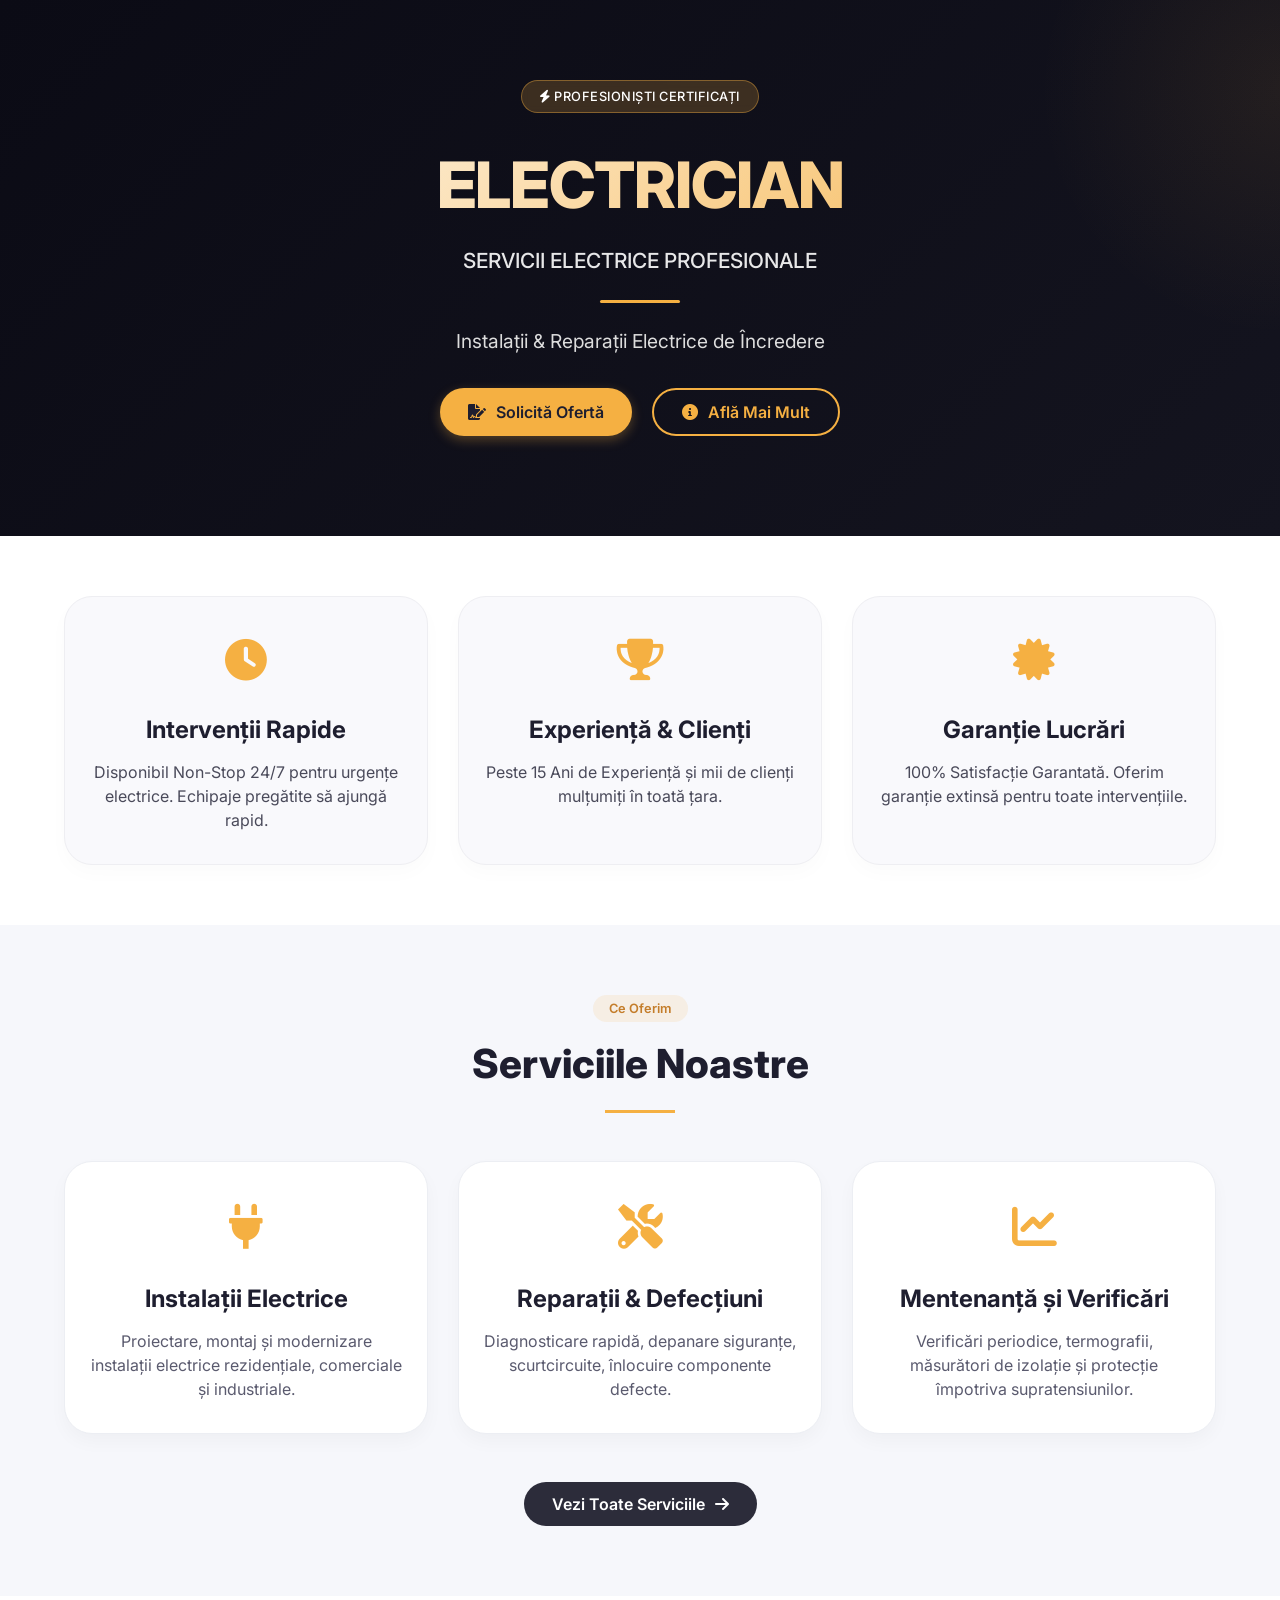
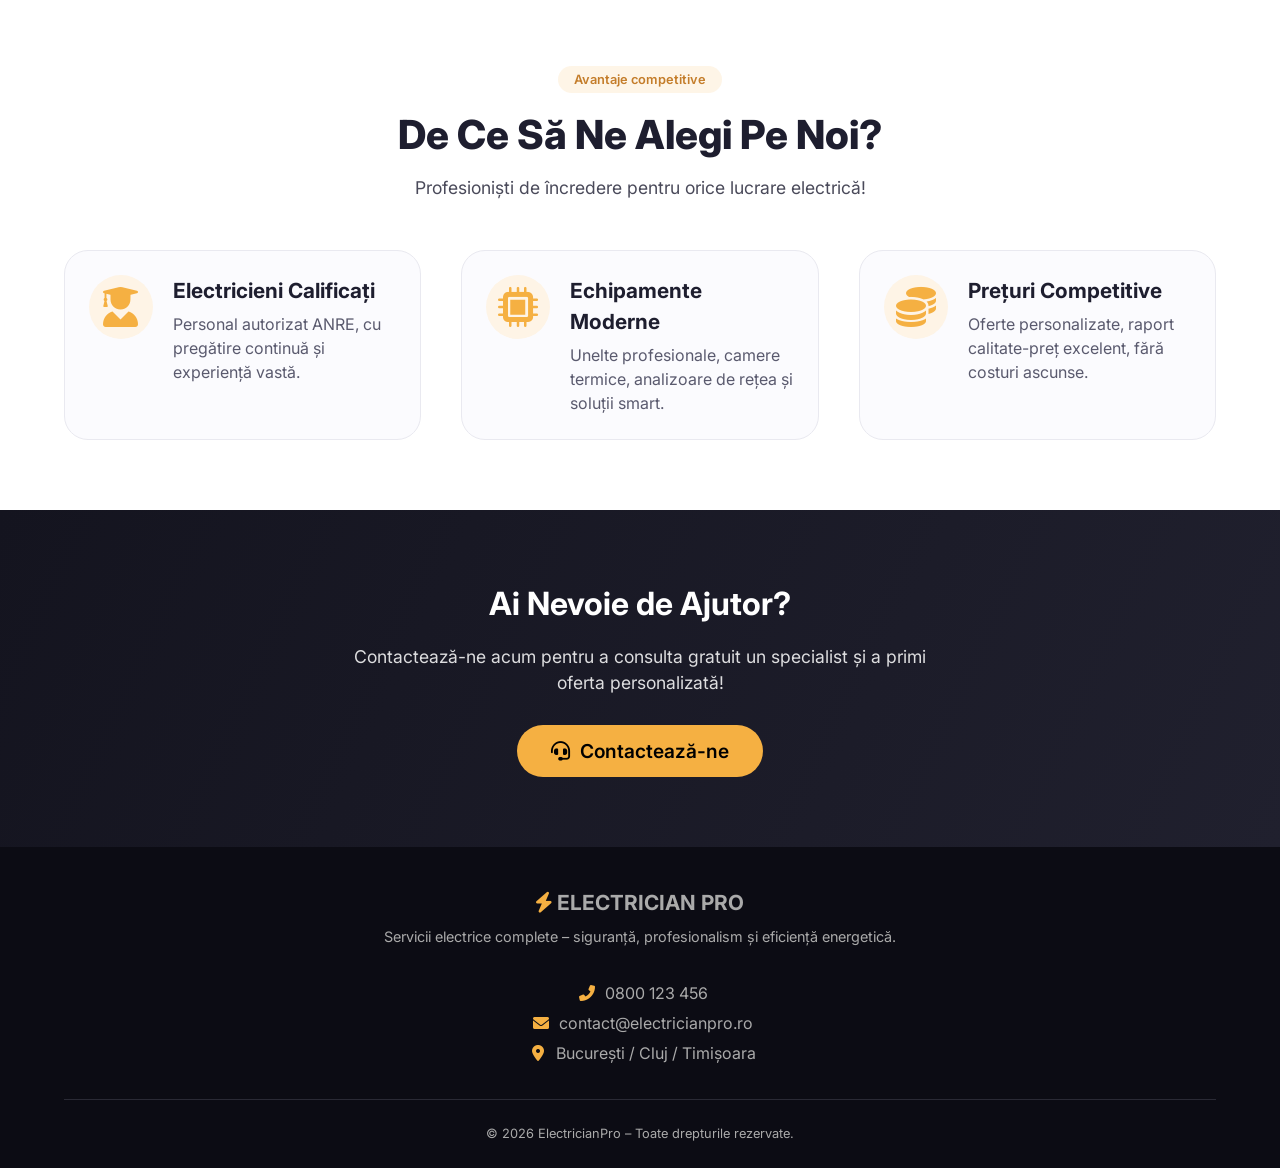
==== cleaning-service-website/Index.html @ 3afcc0f4 "Add files via upload" ====
<!DOCTYPE html>
<html lang="ro">
<head>
  <meta charset="UTF-8">
  <meta name="viewport" content="width=device-width, initial-scale=1.0, viewport-fit=cover">
  <title>ElectroPro | Electricieni Profesioniști</title>
  <!-- Google Fonts + Font Awesome 6 (no images, pure vector icons) -->
  <link href="https://fonts.googleapis.com/css2?family=Inter:opsz,wght@14..32,300;14..32,400;14..32,600;14..32,700;14..32,800&display=swap" rel="stylesheet">
  <link rel="stylesheet" href="https://cdnjs.cloudflare.com/ajax/libs/font-awesome/6.0.0-beta3/css/all.min.css">
  <link rel="stylesheet" href="style.css">
</head>
<body>

  <!-- MODAL (hidden by default) pentru contact / solicitare ofertă -->
  <div id="contactModal" class="modal">
    <div class="modal-content">
      <span class="close-modal">&times;</span>
      <h3 id="modalTitle">Formular Contact</h3>
      <form id="contactForm">
        <div class="form-group">
          <label for="name">Nume complet *</label>
          <input type="text" id="name" name="name" required placeholder="Popescu Ion">
        </div>
        <div class="form-group">
          <label for="phone">Telefon *</label>
          <input type="tel" id="phone" name="phone" required placeholder="07xx xxx xxx">
        </div>
        <div class="form-group">
          <label for="email">Email</label>
          <input type="email" id="email" name="email" placeholder="nume@exemplu.ro">
        </div>
        <div class="form-group">
          <label for="message">Mesaj / Detalii</label>
          <textarea id="message" name="message" rows="3" placeholder="Descrieți necesitățile dvs. ..."></textarea>
        </div>
        <button type="submit" class="btn-submit">Trimite cererea <i class="fas fa-paper-plane"></i></button>
        <p id="formFeedback" class="feedback-msg"></p>
      </form>
    </div>
  </div>

  <!-- MAIN WEBSITE -->
  <main>
    <!-- Hero Section -->
    <section class="hero">
      <div class="container hero-container">
        <div class="hero-badge">
          <i class="fas fa-bolt"></i> PROFESIONIȘTI CERTIFICAȚI
        </div>
        <h1 class="hero-title">ELECTRICIAN</h1>
        <p class="hero-subtitle">SERVICII ELECTRICE PROFESIONALE</p>
        <div class="hero-divider"></div>
        <p class="hero-tagline">Instalații & Reparații Electrice de Încredere</p>
        <div class="hero-buttons">
          <button class="btn btn-primary" id="solicitaOfertaBtn"><i class="fas fa-file-signature"></i> Solicită Ofertă</button>
          <button class="btn btn-outline" id="aflaMaiMultBtn"><i class="fas fa-circle-info"></i> Află Mai Mult</button>
        </div>
      </div>
    </section>

    <!-- Trei caracteristici rapide (cards) -->
    <section class="features">
      <div class="container features-grid">
        <div class="feature-card">
          <div class="feature-icon"><i class="fas fa-clock"></i></div>
          <h3>Intervenții Rapide</h3>
          <p>Disponibil Non-Stop 24/7 pentru urgențe electrice. Echipaje pregătite să ajungă rapid.</p>
        </div>
        <div class="feature-card">
          <div class="feature-icon"><i class="fas fa-trophy"></i></div>
          <h3>Experiență & Clienți</h3>
          <p>Peste 15 Ani de Experiență și mii de clienți mulțumiți în toată țara.</p>
        </div>
        <div class="feature-card">
          <div class="feature-icon"><i class="fas fa-certificate"></i></div>
          <h3>Garanție Lucrări</h3>
          <p>100% Satisfacție Garantată. Oferim garanție extinsă pentru toate intervențiile.</p>
        </div>
      </div>
    </section>

    <!-- Serviciile Noastre -->
    <section class="services" id="servicii">
      <div class="container">
        <div class="section-header">
          <span class="section-tag">Ce Oferim</span>
          <h2>Serviciile Noastre</h2>
          <div class="section-line"></div>
        </div>
        <div class="services-grid">
          <div class="service-card">
            <div class="service-icon"><i class="fas fa-plug"></i></div>
            <h3>Instalații Electrice</h3>
            <p>Proiectare, montaj și modernizare instalații electrice rezidențiale, comerciale și industriale.</p>
          </div>
          <div class="service-card">
            <div class="service-icon"><i class="fas fa-tools"></i></div>
            <h3>Reparații & Defecțiuni</h3>
            <p>Diagnosticare rapidă, depanare siguranțe, scurtcircuite, înlocuire componente defecte.</p>
          </div>
          <div class="service-card">
            <div class="service-icon"><i class="fas fa-chart-line"></i></div>
            <h3>Mentenanță și Verificări</h3>
            <p>Verificări periodice, termografii, măsurători de izolație și protecție împotriva supratensiunilor.</p>
          </div>
        </div>
        <div class="services-footer">
          <button id="veziToateServiciileBtn" class="btn-secondary">Vezi Toate Serviciile <i class="fas fa-arrow-right"></i></button>
        </div>
      </div>
    </section>

    <!-- De ce să ne alegi pe noi? -->
    <section class="why-us" id="despre">
      <div class="container">
        <div class="section-header">
          <span class="section-tag">Avantaje competitive</span>
          <h2>De Ce Să Ne Alegi Pe Noi?</h2>
          <p class="subhead">Profesioniști de încredere pentru orice lucrare electrică!</p>
        </div>
        <div class="reasons-grid">
          <div class="reason-item">
            <i class="fas fa-user-graduate"></i>
            <div>
              <h4>Electricieni Calificați</h4>
              <p>Personal autorizat ANRE, cu pregătire continuă și experiență vastă.</p>
            </div>
          </div>
          <div class="reason-item">
            <i class="fas fa-microchip"></i>
            <div>
              <h4>Echipamente Moderne</h4>
              <p>Unelte profesionale, camere termice, analizoare de rețea și soluții smart.</p>
            </div>
          </div>
          <div class="reason-item">
            <i class="fas fa-coins"></i>
            <div>
              <h4>Prețuri Competitive</h4>
              <p>Oferte personalizate, raport calitate-preț excelent, fără costuri ascunse.</p>
            </div>
          </div>
        </div>
      </div>
    </section>

    <!-- CTA final + Contact -->
    <section class="cta-section">
      <div class="container cta-container">
        <div class="cta-content">
          <h3>Ai Nevoie de Ajutor?</h3>
          <p>Contactează-ne acum pentru a consulta gratuit un specialist și a primi oferta personalizată!</p>
          <button id="contacteazaBtn" class="btn btn-large"><i class="fas fa-headset"></i> Contactează-ne</button>
        </div>
      </div>
    </section>

    <!-- Footer -->
    <footer class="footer">
      <div class="container footer-inner">
        <div class="footer-brand">
          <i class="fas fa-bolt"></i> <span>ELECTRICIAN PRO</span>
          <p>Servicii electrice complete – siguranță, profesionalism și eficiență energetică.</p>
        </div>
        <div class="footer-contact">
          <p><i class="fas fa-phone-alt"></i> 0800 123 456</p>
          <p><i class="fas fa-envelope"></i> contact@electricianpro.ro</p>
          <p><i class="fas fa-map-marker-alt"></i> București / Cluj / Timișoara</p>
        </div>
        <div class="footer-copy">
          <p>&copy; 2026 ElectricianPro – Toate drepturile rezervate.</p>
        </div>
      </div>
    </footer>
  </main>

  <script src="script.js"></script>
</body>
</html>
---- cleaning-service-website/style.css ----
/* RESET & BASE */
* {
  margin: 0;
  padding: 0;
  box-sizing: border-box;
}

body {
  font-family: 'Inter', sans-serif;
  background-color: #fefefe;
  color: #1e1e2f;
  line-height: 1.5;
  scroll-behavior: smooth;
}

.container {
  max-width: 1200px;
  margin: 0 auto;
  padding: 0 24px;
}

/* Buttons & UI */
.btn, .btn-primary, .btn-outline, .btn-secondary, .btn-large {
  display: inline-flex;
  align-items: center;
  gap: 10px;
  padding: 12px 28px;
  font-weight: 600;
  border-radius: 40px;
  font-size: 1rem;
  cursor: pointer;
  transition: all 0.25s ease;
  border: none;
  font-family: inherit;
}

.btn-primary {
  background: #f5b042;
  color: #1e1e2f;
  box-shadow: 0 4px 12px rgba(245, 176, 66, 0.3);
}
.btn-primary:hover {
  background: #e09d2c;
  transform: translateY(-2px);
  box-shadow: 0 8px 20px rgba(245, 176, 66, 0.4);
}

.btn-outline {
  background: transparent;
  border: 2px solid #f5b042;
  color: #f5b042;
}
.btn-outline:hover {
  background: #f5b04220;
  border-color: #e09d2c;
  color: #e09d2c;
}

.btn-secondary {
  background: #2c2c3a;
  color: white;
  border-radius: 40px;
}
.btn-secondary:hover {
  background: #1e1e2f;
  transform: scale(0.98);
}

.btn-large {
  background: #f5b042;
  font-size: 1.2rem;
  padding: 14px 34px;
}

/* HERO SECTION */
.hero {
  background: linear-gradient(135deg, #0b0b15 0%, #14141f 100%);
  color: white;
  padding: 80px 0 100px;
  text-align: center;
  position: relative;
  overflow: hidden;
}
.hero::before {
  content: "";
  position: absolute;
  top: -30%;
  right: -20%;
  width: 500px;
  height: 500px;
  background: radial-gradient(circle, rgba(245,176,66,0.08) 0%, rgba(0,0,0,0) 70%);
  border-radius: 50%;
  pointer-events: none;
}
.hero-container {
  position: relative;
  z-index: 2;
}
.hero-badge {
  display: inline-block;
  background: rgba(245,176,66,0.2);
  backdrop-filter: blur(4px);
  padding: 6px 18px;
  border-radius: 40px;
  font-size: 0.8rem;
  font-weight: 500;
  letter-spacing: 0.5px;
  margin-bottom: 24px;
  border: 1px solid rgba(245,176,66,0.4);
}
.hero-title {
  font-size: 4rem;
  font-weight: 800;
  letter-spacing: -0.02em;
  background: linear-gradient(135deg, #fff, #f5b042);
  background-clip: text;
  -webkit-background-clip: text;
  color: transparent;
  margin-bottom: 12px;
}
.hero-subtitle {
  font-size: 1.3rem;
  font-weight: 500;
  opacity: 0.9;
}
.hero-divider {
  width: 80px;
  height: 3px;
  background: #f5b042;
  margin: 24px auto;
  border-radius: 4px;
}
.hero-tagline {
  font-size: 1.2rem;
  margin-bottom: 32px;
  font-weight: 400;
  color: #ddd;
}
.hero-buttons {
  display: flex;
  justify-content: center;
  gap: 20px;
  flex-wrap: wrap;
}

/* FEATURES (3 cards) */
.features {
  padding: 60px 0;
  background: white;
}
.features-grid {
  display: flex;
  flex-wrap: wrap;
  gap: 30px;
  justify-content: center;
}
.feature-card {
  background: #f9f9fc;
  border-radius: 28px;
  padding: 32px 24px;
  text-align: center;
  flex: 1;
  min-width: 240px;
  transition: 0.2s ease;
  border: 1px solid #eeeef2;
  box-shadow: 0 8px 20px rgba(0,0,0,0.02);
}
.feature-card:hover {
  transform: translateY(-6px);
  border-color: #f5b04260;
  box-shadow: 0 16px 30px rgba(0,0,0,0.05);
}
.feature-icon {
  font-size: 2.6rem;
  color: #f5b042;
  margin-bottom: 20px;
}
.feature-card h3 {
  font-size: 1.5rem;
  margin-bottom: 12px;
  font-weight: 700;
}
.feature-card p {
  color: #4a4a5a;
}

/* SERVICES */
.services {
  padding: 70px 0;
  background: #f6f7fb;
}
.section-header {
  text-align: center;
  margin-bottom: 48px;
}
.section-tag {
  background: #f5b04220;
  color: #c47d2a;
  padding: 4px 16px;
  border-radius: 30px;
  font-size: 0.8rem;
  font-weight: 600;
  display: inline-block;
  margin-bottom: 12px;
}
.section-header h2 {
  font-size: 2.5rem;
  font-weight: 800;
  margin-bottom: 10px;
}
.section-line {
  width: 70px;
  height: 3px;
  background: #f5b042;
  margin: 16px auto 0;
}
.services-grid {
  display: flex;
  flex-wrap: wrap;
  gap: 30px;
  justify-content: center;
  margin-bottom: 48px;
}
.service-card {
  background: white;
  border-radius: 28px;
  padding: 32px 24px;
  flex: 1;
  min-width: 260px;
  text-align: center;
  box-shadow: 0 8px 18px rgba(0,0,0,0.03);
  transition: all 0.2s;
  border: 1px solid #eceef3;
}
.service-card:hover {
  border-color: #f5b042;
  transform: translateY(-5px);
}
.service-icon {
  font-size: 2.8rem;
  color: #f5b042;
  margin-bottom: 20px;
}
.service-card h3 {
  font-size: 1.5rem;
  margin-bottom: 12px;
  font-weight: 700;
}
.service-card p {
  color: #5a5a6e;
}
.services-footer {
  text-align: center;
}

/* WHY US */
.why-us {
  padding: 70px 0;
  background: white;
}
.subhead {
  font-size: 1.1rem;
  color: #4a4a5a;
  margin-top: 8px;
}
.reasons-grid {
  display: flex;
  flex-wrap: wrap;
  gap: 40px;
  justify-content: center;
  margin-top: 30px;
}
.reason-item {
  display: flex;
  gap: 20px;
  align-items: flex-start;
  flex: 1;
  min-width: 260px;
  background: #fbfbfe;
  padding: 24px;
  border-radius: 24px;
  border: 1px solid #e9e9f0;
}
.reason-item i {
  font-size: 2.5rem;
  color: #f5b042;
  background: #fef4e6;
  padding: 12px;
  border-radius: 50%;
}
.reason-item h4 {
  font-size: 1.3rem;
  margin-bottom: 6px;
  font-weight: 700;
}
.reason-item p {
  color: #5a5a6e;
}

/* CTA SECTION */
.cta-section {
  background: linear-gradient(115deg, #14141f 0%, #20202e 100%);
  color: white;
  padding: 70px 0;
  text-align: center;
}
.cta-content h3 {
  font-size: 2rem;
  margin-bottom: 16px;
}
.cta-content p {
  max-width: 600px;
  margin: 0 auto 28px;
  font-size: 1.1rem;
  opacity: 0.85;
}

/* FOOTER */
.footer {
  background: #0c0c14;
  color: #aaa;
  padding: 40px 0 24px;
}
.footer-inner {
  display: flex;
  flex-direction: column;
  gap: 28px;
  text-align: center;
}
.footer-brand {
  font-weight: 700;
  font-size: 1.3rem;
}
.footer-brand i {
  color: #f5b042;
}
.footer-brand p {
  font-weight: 400;
  font-size: 0.9rem;
  margin-top: 8px;
  color: #aaa;
}
.footer-contact p {
  margin: 6px 0;
}
.footer-contact i {
  width: 28px;
  color: #f5b042;
}
.footer-copy {
  border-top: 1px solid #2a2a35;
  padding-top: 24px;
  font-size: 0.8rem;
}

/* MODAL */
.modal {
  display: none;
  position: fixed;
  z-index: 1000;
  left: 0;
  top: 0;
  width: 100%;
  height: 100%;
  background-color: rgba(0,0,0,0.7);
  backdrop-filter: blur(4px);
  align-items: center;
  justify-content: center;
}
.modal-content {
  background: white;
  max-width: 500px;
  width: 90%;
  padding: 32px;
  border-radius: 32px;
  position: relative;
  animation: fadeUp 0.2s ease;
}
@keyframes fadeUp {
  from { opacity: 0; transform: translateY(20px);}
  to { opacity: 1; transform: translateY(0);}
}
.close-modal {
  position: absolute;
  right: 24px;
  top: 20px;
  font-size: 28px;
  cursor: pointer;
  color: #6c6c7c;
  transition: 0.2s;
}
.close-modal:hover {
  color: #f5b042;
}
.modal-content h3 {
  font-size: 1.8rem;
  margin-bottom: 20px;
  color: #1e1e2f;
}
.form-group {
  margin-bottom: 18px;
}
.form-group label {
  display: block;
  font-weight: 600;
  margin-bottom: 6px;
}
.form-group input, .form-group textarea {
  width: 100%;
  padding: 12px 16px;
  border: 1px solid #dddbe8;
  border-radius: 20px;
  font-family: inherit;
  transition: 0.2s;
}
.form-group input:focus, .form-group textarea:focus {
  outline: none;
  border-color: #f5b042;
  box-shadow: 0 0 0 3px rgba(245,176,66,0.2);
}
.btn-submit {
  background: #f5b042;
  border: none;
  padding: 12px 20px;
  border-radius: 40px;
  font-weight: bold;
  width: 100%;
  cursor: pointer;
  font-size: 1rem;
  margin-top: 8px;
}
.btn-submit:hover {
  background: #e09d2c;
}
.feedback-msg {
  margin-top: 16px;
  font-size: 0.85rem;
  text-align: center;
}
.success-feedback {
  color: #2c7a4d;
}
.error-feedback {
  color: #c73e1d;
}

/* responsive */
@media (max-width: 768px) {
  .hero-title {
    font-size: 2.8rem;
  }
  .hero-subtitle {
    font-size: 1.1rem;
  }
  .hero-buttons {
    flex-direction: column;
    align-items: center;
  }
  .features-grid, .services-grid, .reasons-grid {
    flex-direction: column;
  }
  .section-header h2 {
    font-size: 2rem;
  }
  .cta-content h3 {
    font-size: 1.6rem;
  }
}
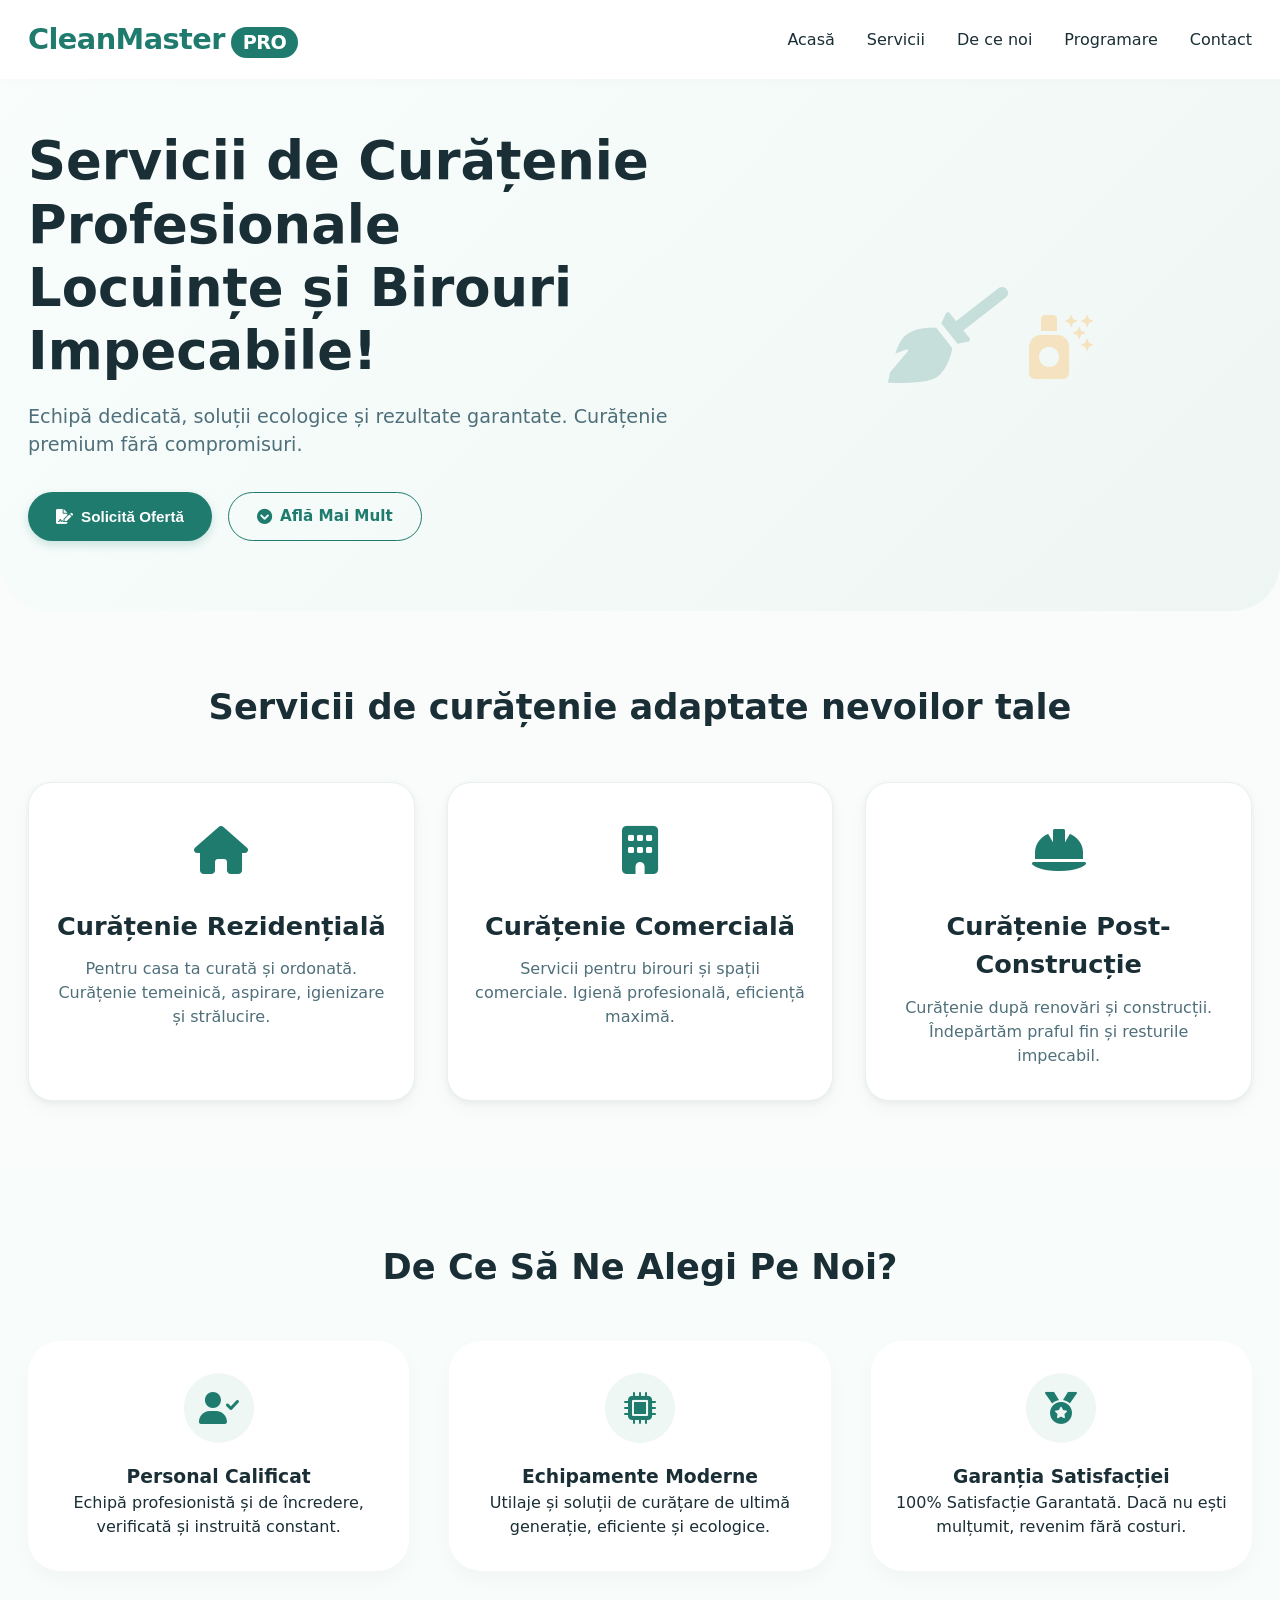
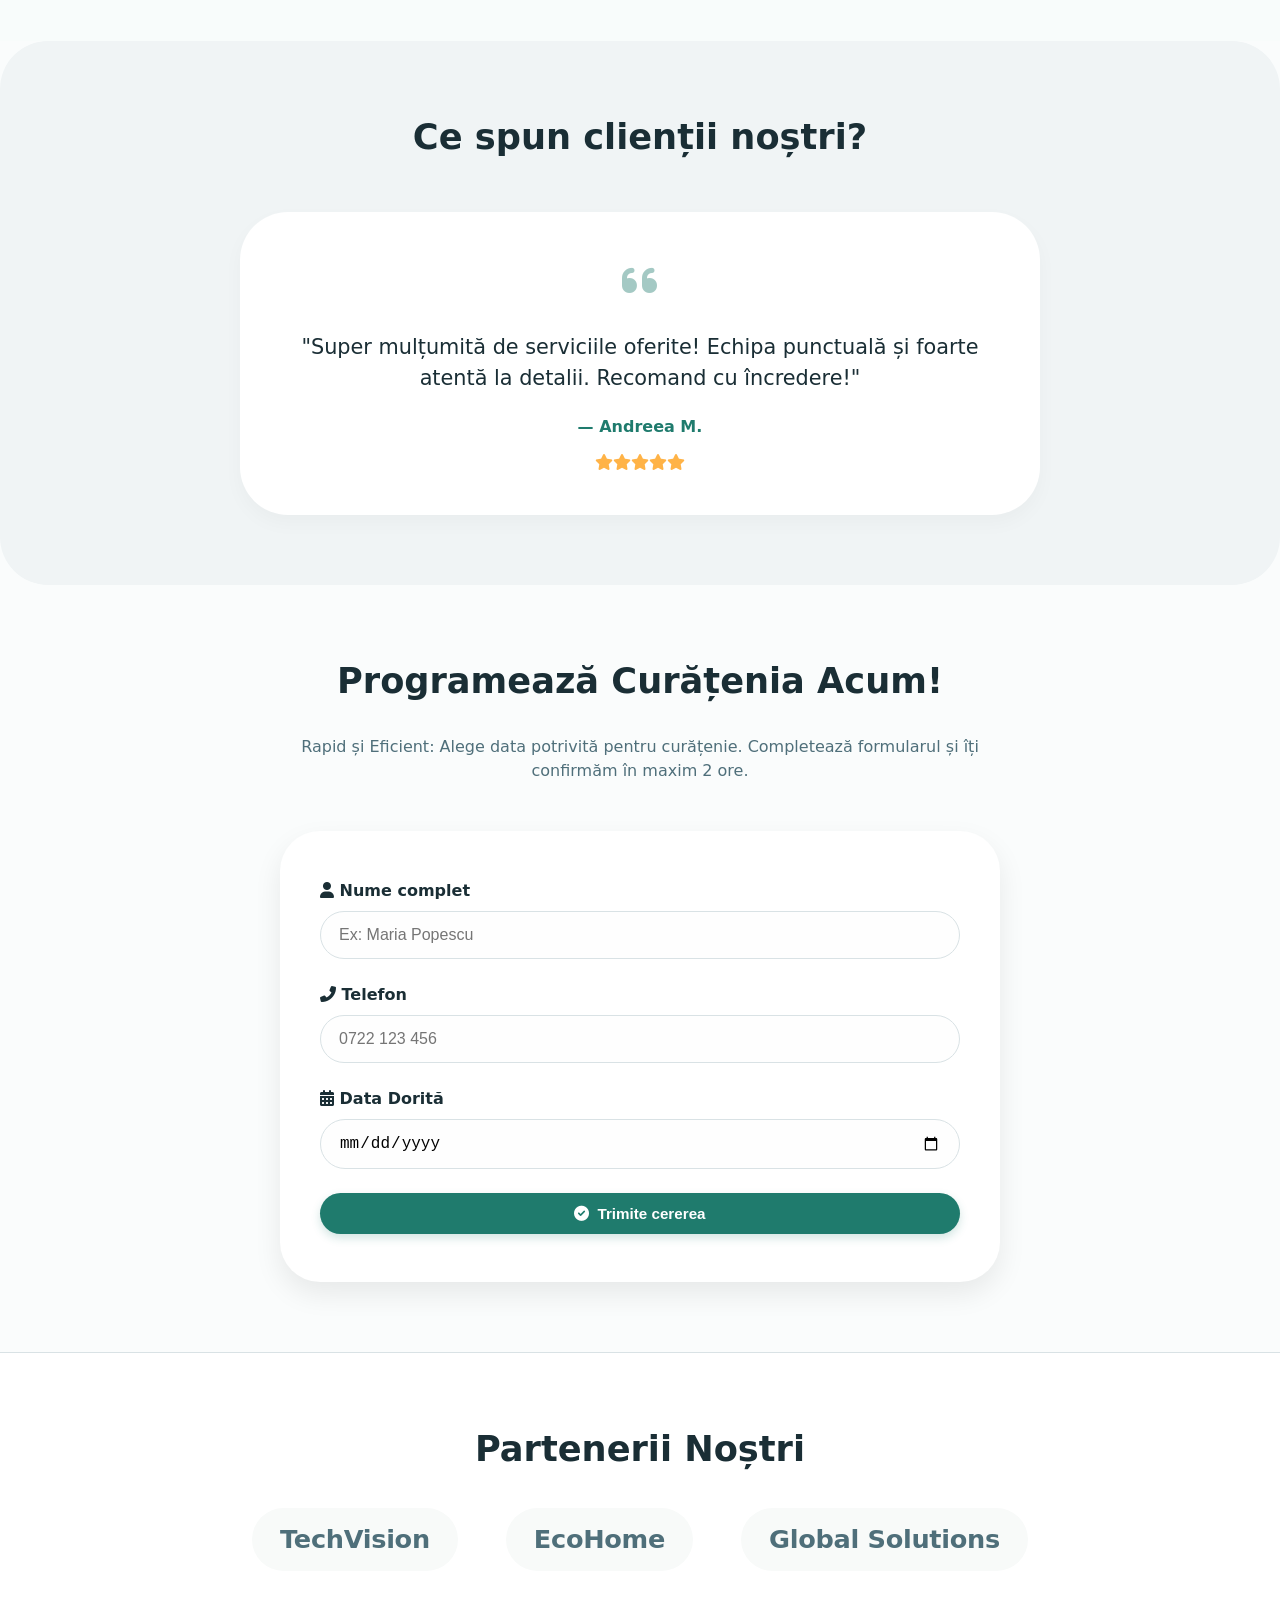
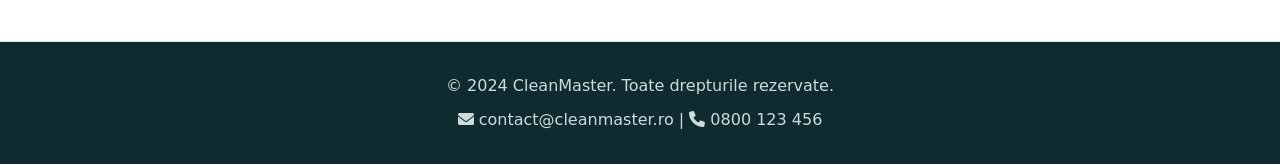
==== commit f7463c6f: "Add files via upload" ====
--- a/cleaning-service-website/Index.html
+++ b/cleaning-service-website/Index.html
@@ -3,177 +3,184 @@
 <head>
   <meta charset="UTF-8">
   <meta name="viewport" content="width=device-width, initial-scale=1.0, viewport-fit=cover">
-  <title>ElectroPro | Electricieni Profesioniști</title>
-  <!-- Google Fonts + Font Awesome 6 (no images, pure vector icons) -->
-  <link href="https://fonts.googleapis.com/css2?family=Inter:opsz,wght@14..32,300;14..32,400;14..32,600;14..32,700;14..32,800&display=swap" rel="stylesheet">
+  <title>CleanMaster | Curățenie Profesională</title>
+  <!-- Font Awesome 6 (doar iconițe) -->
   <link rel="stylesheet" href="https://cdnjs.cloudflare.com/ajax/libs/font-awesome/6.0.0-beta3/css/all.min.css">
+  <!-- CSS separat -->
   <link rel="stylesheet" href="style.css">
 </head>
 <body>
 
-  <!-- MODAL (hidden by default) pentru contact / solicitare ofertă -->
-  <div id="contactModal" class="modal">
-    <div class="modal-content">
-      <span class="close-modal">&times;</span>
-      <h3 id="modalTitle">Formular Contact</h3>
-      <form id="contactForm">
-        <div class="form-group">
-          <label for="name">Nume complet *</label>
-          <input type="text" id="name" name="name" required placeholder="Popescu Ion">
-        </div>
-        <div class="form-group">
-          <label for="phone">Telefon *</label>
-          <input type="tel" id="phone" name="phone" required placeholder="07xx xxx xxx">
-        </div>
-        <div class="form-group">
-          <label for="email">Email</label>
-          <input type="email" id="email" name="email" placeholder="nume@exemplu.ro">
-        </div>
-        <div class="form-group">
-          <label for="message">Mesaj / Detalii</label>
-          <textarea id="message" name="message" rows="3" placeholder="Descrieți necesitățile dvs. ..."></textarea>
-        </div>
-        <button type="submit" class="btn-submit">Trimite cererea <i class="fas fa-paper-plane"></i></button>
-        <p id="formFeedback" class="feedback-msg"></p>
-      </form>
+<header>
+  <div class="container">
+    <div class="navbar">
+      <div class="logo">CleanMaster<span>PRO</span></div>
+      <ul class="nav-links">
+        <li><a href="#acasa">Acasă</a></li>
+        <li><a href="#servicii">Servicii</a></li>
+        <li><a href="#beneficii">De ce noi</a></li>
+        <li><a href="#programare">Programare</a></li>
+        <li><a href="#contact">Contact</a></li>
+      </ul>
     </div>
   </div>
+</header>
 
-  <!-- MAIN WEBSITE -->
-  <main>
-    <!-- Hero Section -->
-    <section class="hero">
-      <div class="container hero-container">
-        <div class="hero-badge">
-          <i class="fas fa-bolt"></i> PROFESIONIȘTI CERTIFICAȚI
+<main>
+  <!-- Hero / Acasă -->
+  <section id="acasa" class="hero">
+    <div class="container">
+      <div class="hero-grid">
+        <div class="hero-content">
+          <h1>Servicii de Curățenie Profesionale<br>Locuințe și Birouri Impecabile!</h1>
+          <p>Echipă dedicată, soluții ecologice și rezultate garantate. Curățenie premium fără compromisuri.</p>
+          <div class="hero-buttons">
+            <button class="btn btn-primary" id="openOfferModalBtn"><i class="fas fa-file-signature"></i> Solicită Ofertă</button>
+            <a href="#servicii" class="btn btn-outline"><i class="fas fa-chevron-circle-down"></i> Află Mai Mult</a>
+          </div>
         </div>
-        <h1 class="hero-title">ELECTRICIAN</h1>
-        <p class="hero-subtitle">SERVICII ELECTRICE PROFESIONALE</p>
-        <div class="hero-divider"></div>
-        <p class="hero-tagline">Instalații & Reparații Electrice de Încredere</p>
-        <div class="hero-buttons">
-          <button class="btn btn-primary" id="solicitaOfertaBtn"><i class="fas fa-file-signature"></i> Solicită Ofertă</button>
-          <button class="btn btn-outline" id="aflaMaiMultBtn"><i class="fas fa-circle-info"></i> Află Mai Mult</button>
+        <div class="hero-decor">
+          <i class="fas fa-broom"></i>
+          <i class="fas fa-spray-can-sparkles"></i>
         </div>
       </div>
-    </section>
+    </div>
+  </section>
 
-    <!-- Trei caracteristici rapide (cards) -->
-    <section class="features">
-      <div class="container features-grid">
-        <div class="feature-card">
-          <div class="feature-icon"><i class="fas fa-clock"></i></div>
-          <h3>Intervenții Rapide</h3>
-          <p>Disponibil Non-Stop 24/7 pentru urgențe electrice. Echipaje pregătite să ajungă rapid.</p>
+  <!-- Servicii -->
+  <section id="servicii">
+    <div class="container">
+      <h2 class="section-title">Servicii de curățenie adaptate nevoilor tale</h2>
+      <div class="services-grid">
+        <div class="service-card">
+          <div class="service-icon"><i class="fas fa-home"></i></div>
+          <h3>Curățenie Rezidențială</h3>
+          <p>Pentru casa ta curată și ordonată. Curățenie temeinică, aspirare, igienizare și strălucire.</p>
         </div>
-        <div class="feature-card">
-          <div class="feature-icon"><i class="fas fa-trophy"></i></div>
-          <h3>Experiență & Clienți</h3>
-          <p>Peste 15 Ani de Experiență și mii de clienți mulțumiți în toată țara.</p>
+        <div class="service-card">
+          <div class="service-icon"><i class="fas fa-building"></i></div>
+          <h3>Curățenie Comercială</h3>
+          <p>Servicii pentru birouri și spații comerciale. Igienă profesională, eficiență maximă.</p>
         </div>
-        <div class="feature-card">
-          <div class="feature-icon"><i class="fas fa-certificate"></i></div>
-          <h3>Garanție Lucrări</h3>
-          <p>100% Satisfacție Garantată. Oferim garanție extinsă pentru toate intervențiile.</p>
+        <div class="service-card">
+          <div class="service-icon"><i class="fas fa-hard-hat"></i></div>
+          <h3>Curățenie Post-Construcție</h3>
+          <p>Curățenie după renovări și construcții. Îndepărtăm praful fin și resturile impecabil.</p>
         </div>
       </div>
-    </section>
+    </div>
+  </section>
 
-    <!-- Serviciile Noastre -->
-    <section class="services" id="servicii">
-      <div class="container">
-        <div class="section-header">
-          <span class="section-tag">Ce Oferim</span>
-          <h2>Serviciile Noastre</h2>
-          <div class="section-line"></div>
+  <!-- De ce să ne alegi -->
+  <section id="beneficii" class="benefits-section">
+    <div class="container">
+      <h2 class="section-title">De Ce Să Ne Alegi Pe Noi?</h2>
+      <div class="benefits-grid">
+        <div class="benefit-item">
+          <div class="benefit-icon"><i class="fas fa-user-check"></i></div>
+          <h3>Personal Calificat</h3>
+          <p>Echipă profesionistă și de încredere, verificată și instruită constant.</p>
         </div>
-        <div class="services-grid">
-          <div class="service-card">
-            <div class="service-icon"><i class="fas fa-plug"></i></div>
-            <h3>Instalații Electrice</h3>
-            <p>Proiectare, montaj și modernizare instalații electrice rezidențiale, comerciale și industriale.</p>
-          </div>
-          <div class="service-card">
-            <div class="service-icon"><i class="fas fa-tools"></i></div>
-            <h3>Reparații & Defecțiuni</h3>
-            <p>Diagnosticare rapidă, depanare siguranțe, scurtcircuite, înlocuire componente defecte.</p>
-          </div>
-          <div class="service-card">
-            <div class="service-icon"><i class="fas fa-chart-line"></i></div>
-            <h3>Mentenanță și Verificări</h3>
-            <p>Verificări periodice, termografii, măsurători de izolație și protecție împotriva supratensiunilor.</p>
-          </div>
+        <div class="benefit-item">
+          <div class="benefit-icon"><i class="fas fa-microchip"></i></div>
+          <h3>Echipamente Moderne</h3>
+          <p>Utilaje și soluții de curățare de ultimă generație, eficiente și ecologice.</p>
         </div>
-        <div class="services-footer">
-          <button id="veziToateServiciileBtn" class="btn-secondary">Vezi Toate Serviciile <i class="fas fa-arrow-right"></i></button>
+        <div class="benefit-item">
+          <div class="benefit-icon"><i class="fas fa-medal"></i></div>
+          <h3>Garanția Satisfacției</h3>
+          <p>100% Satisfacție Garantată. Dacă nu ești mulțumit, revenim fără costuri.</p>
         </div>
       </div>
-    </section>
+    </div>
+  </section>
 
-    <!-- De ce să ne alegi pe noi? -->
-    <section class="why-us" id="despre">
-      <div class="container">
-        <div class="section-header">
-          <span class="section-tag">Avantaje competitive</span>
-          <h2>De Ce Să Ne Alegi Pe Noi?</h2>
-          <p class="subhead">Profesioniști de încredere pentru orice lucrare electrică!</p>
-        </div>
-        <div class="reasons-grid">
-          <div class="reason-item">
-            <i class="fas fa-user-graduate"></i>
-            <div>
-              <h4>Electricieni Calificați</h4>
-              <p>Personal autorizat ANRE, cu pregătire continuă și experiență vastă.</p>
-            </div>
+  <!-- Testimoniale -->
+  <section class="testimonial">
+    <div class="container">
+      <h2 class="section-title">Ce spun clienții noștri?</h2>
+      <div class="testimonial-card">
+        <div class="quote-icon"><i class="fas fa-quote-left"></i></div>
+        <p class="testimonial-text">"Super mulțumită de serviciile oferite! Echipa punctuală și foarte atentă la detalii. Recomand cu încredere!"</p>
+        <p class="testimonial-author">— Andreea M.</p>
+        <div class="stars"><i class="fas fa-star"></i><i class="fas fa-star"></i><i class="fas fa-star"></i><i class="fas fa-star"></i><i class="fas fa-star"></i></div>
+      </div>
+    </div>
+  </section>
+
+  <!-- Programare formular -->
+  <section id="programare">
+    <div class="container">
+      <h2 class="section-title">Programează Curățenia Acum!</h2>
+      <p class="section-sub">Rapid și Eficient: Alege data potrivită pentru curățenie. Completează formularul și îți confirmăm în maxim 2 ore.</p>
+      <div class="schedule-form">
+        <form id="scheduleForm">
+          <div class="form-group">
+            <label><i class="fas fa-user"></i> Nume complet</label>
+            <input type="text" id="nume" placeholder="Ex: Maria Popescu" required>
           </div>
-          <div class="reason-item">
-            <i class="fas fa-microchip"></i>
-            <div>
-              <h4>Echipamente Moderne</h4>
-              <p>Unelte profesionale, camere termice, analizoare de rețea și soluții smart.</p>
-            </div>
+          <div class="form-group">
+            <label><i class="fas fa-phone-alt"></i> Telefon</label>
+            <input type="tel" id="telefon" placeholder="0722 123 456" required>
           </div>
-          <div class="reason-item">
-            <i class="fas fa-coins"></i>
-            <div>
-              <h4>Prețuri Competitive</h4>
-              <p>Oferte personalizate, raport calitate-preț excelent, fără costuri ascunse.</p>
-            </div>
+          <div class="form-group">
+            <label><i class="fas fa-calendar-alt"></i> Data Dorită</label>
+            <input type="date" id="dataDorita" required>
           </div>
-        </div>
+          <button type="submit" class="btn btn-primary btn-block"><i class="fas fa-check-circle"></i> Trimite cererea</button>
+        </form>
       </div>
-    </section>
+    </div>
+  </section>
 
-    <!-- CTA final + Contact -->
-    <section class="cta-section">
-      <div class="container cta-container">
-        <div class="cta-content">
-          <h3>Ai Nevoie de Ajutor?</h3>
-          <p>Contactează-ne acum pentru a consulta gratuit un specialist și a primi oferta personalizată!</p>
-          <button id="contacteazaBtn" class="btn btn-large"><i class="fas fa-headset"></i> Contactează-ne</button>
-        </div>
+  <!-- Parteneri -->
+  <section class="partners">
+    <div class="container">
+      <h2 class="section-title" style="margin-bottom: 32px;">Partenerii Noștri</h2>
+      <div class="partner-logos">
+        <div class="partner-item">TechVision</div>
+        <div class="partner-item">EcoHome</div>
+        <div class="partner-item">Global Solutions</div>
       </div>
-    </section>
+    </div>
+  </section>
+</main>
 
-    <!-- Footer -->
-    <footer class="footer">
-      <div class="container footer-inner">
-        <div class="footer-brand">
-          <i class="fas fa-bolt"></i> <span>ELECTRICIAN PRO</span>
-          <p>Servicii electrice complete – siguranță, profesionalism și eficiență energetică.</p>
-        </div>
-        <div class="footer-contact">
-          <p><i class="fas fa-phone-alt"></i> 0800 123 456</p>
-          <p><i class="fas fa-envelope"></i> contact@electricianpro.ro</p>
-          <p><i class="fas fa-map-marker-alt"></i> București / Cluj / Timișoara</p>
-        </div>
-        <div class="footer-copy">
-          <p>&copy; 2026 ElectricianPro – Toate drepturile rezervate.</p>
-        </div>
+<footer id="contact">
+  <div class="container">
+    <p>© 2024 CleanMaster. Toate drepturile rezervate.</p>
+    <p style="margin-top: 10px;"><i class="fas fa-envelope"></i> contact@cleanmaster.ro | <i class="fas fa-phone"></i> 0800 123 456</p>
+  </div>
+</footer>
+
+<!-- Modal Solicită Ofertă -->
+<div id="offerModal" class="modal">
+  <div class="modal-content">
+    <span class="modal-close">&times;</span>
+    <h3 style="margin-bottom: 20px;">Solicită o ofertă personalizată</h3>
+    <form id="offerForm">
+      <div class="form-group">
+        <label>Nume complet</label>
+        <input type="text" id="offerNume" required>
       </div>
-    </footer>
-  </main>
+      <div class="form-group">
+        <label>Telefon</label>
+        <input type="tel" id="offerTelefon" required>
+      </div>
+      <div class="form-group">
+        <label>Email</label>
+        <input type="email" id="offerEmail" required>
+      </div>
+      <div class="form-group">
+        <label>Tip serviciu dorit</label>
+        <input type="text" id="offerServiciu" placeholder="ex: Curățenie rezidențială">
+      </div>
+      <button type="submit" class="btn btn-primary btn-block">Trimite cererea</button>
+    </form>
+  </div>
+</div>
 
-  <script src="script.js"></script>
+<!-- JavaScript separat -->
+<script src="script.js"></script>
 </body>
 </html>
--- a/cleaning-service-website/style.css
+++ b/cleaning-service-website/style.css
@@ -1,4 +1,4 @@
-/* RESET & BASE */
+/* Reset și global */
 * {
   margin: 0;
   padding: 0;
@@ -6,463 +6,470 @@
 }
 
 body {
-  font-family: 'Inter', sans-serif;
-  background-color: #fefefe;
-  color: #1e1e2f;
+  font-family: 'Inter', system-ui, -apple-system, 'Segoe UI', sans-serif;
+  background-color: #fafcfc;
+  color: #1a2e35;
   line-height: 1.5;
   scroll-behavior: smooth;
 }
 
 .container {
-  max-width: 1200px;
+  max-width: 1280px;
   margin: 0 auto;
-  padding: 0 24px;
-}
-
-/* Buttons & UI */
-.btn, .btn-primary, .btn-outline, .btn-secondary, .btn-large {
-  display: inline-flex;
-  align-items: center;
-  gap: 10px;
-  padding: 12px 28px;
-  font-weight: 600;
-  border-radius: 40px;
-  font-size: 1rem;
-  cursor: pointer;
-  transition: all 0.25s ease;
-  border: none;
-  font-family: inherit;
-}
-
-.btn-primary {
-  background: #f5b042;
-  color: #1e1e2f;
-  box-shadow: 0 4px 12px rgba(245, 176, 66, 0.3);
-}
-.btn-primary:hover {
-  background: #e09d2c;
-  transform: translateY(-2px);
-  box-shadow: 0 8px 20px rgba(245, 176, 66, 0.4);
-}
-
-.btn-outline {
-  background: transparent;
-  border: 2px solid #f5b042;
-  color: #f5b042;
-}
-.btn-outline:hover {
-  background: #f5b04220;
-  border-color: #e09d2c;
-  color: #e09d2c;
-}
-
-.btn-secondary {
-  background: #2c2c3a;
-  color: white;
-  border-radius: 40px;
-}
-.btn-secondary:hover {
-  background: #1e1e2f;
-  transform: scale(0.98);
-}
-
-.btn-large {
-  background: #f5b042;
-  font-size: 1.2rem;
-  padding: 14px 34px;
-}
-
-/* HERO SECTION */
-.hero {
-  background: linear-gradient(135deg, #0b0b15 0%, #14141f 100%);
-  color: white;
-  padding: 80px 0 100px;
-  text-align: center;
-  position: relative;
-  overflow: hidden;
-}
-.hero::before {
-  content: "";
-  position: absolute;
-  top: -30%;
-  right: -20%;
-  width: 500px;
-  height: 500px;
-  background: radial-gradient(circle, rgba(245,176,66,0.08) 0%, rgba(0,0,0,0) 70%);
-  border-radius: 50%;
-  pointer-events: none;
-}
-.hero-container {
-  position: relative;
-  z-index: 2;
-}
-.hero-badge {
-  display: inline-block;
-  background: rgba(245,176,66,0.2);
-  backdrop-filter: blur(4px);
-  padding: 6px 18px;
-  border-radius: 40px;
-  font-size: 0.8rem;
-  font-weight: 500;
-  letter-spacing: 0.5px;
-  margin-bottom: 24px;
-  border: 1px solid rgba(245,176,66,0.4);
-}
-.hero-title {
-  font-size: 4rem;
+  padding: 0 28px;
+}
+
+section {
+  padding: 70px 0;
+}
+
+/* Header */
+header {
+  background: rgba(255, 255, 255, 0.96);
+  backdrop-filter: blur(2px);
+  position: sticky;
+  top: 0;
+  z-index: 100;
+  box-shadow: 0 2px 12px rgba(0, 0, 0, 0.02);
+}
+
+.navbar {
+  display: flex;
+  justify-content: space-between;
+  align-items: center;
+  padding: 18px 0;
+  flex-wrap: wrap;
+  gap: 16px;
+}
+
+.logo {
+  font-size: 1.8rem;
   font-weight: 800;
   letter-spacing: -0.02em;
-  background: linear-gradient(135deg, #fff, #f5b042);
-  background-clip: text;
-  -webkit-background-clip: text;
-  color: transparent;
+  color: #1f7b6d;
+}
+
+.logo span {
+  background: #1f7b6d;
+  color: white;
+  font-size: 1.2rem;
+  padding: 4px 12px;
+  border-radius: 40px;
+  margin-left: 6px;
+  font-weight: 600;
+}
+
+.nav-links {
+  display: flex;
+  gap: 32px;
+  list-style: none;
+}
+
+.nav-links a {
+  text-decoration: none;
+  font-weight: 500;
+  color: #1a2e35;
+  transition: 0.2s;
+}
+
+.nav-links a:hover {
+  color: #1f7b6d;
+}
+
+/* Butoane */
+.btn {
+  display: inline-flex;
+  align-items: center;
+  gap: 8px;
+  background: white;
+  border: 1.5px solid #d9e2e5;
+  padding: 12px 28px;
+  border-radius: 40px;
+  font-weight: 600;
+  cursor: pointer;
+  transition: all 0.2s ease;
+  font-size: 0.95rem;
+  text-decoration: none;
+  color: #1a2e35;
+}
+
+.btn-primary {
+  background: #1f7b6d;
+  border: none;
+  color: white;
+  box-shadow: 0 4px 10px rgba(31, 123, 109, 0.2);
+}
+
+.btn-primary:hover {
+  background: #0e5e52;
+  transform: translateY(-2px);
+}
+
+.btn-outline {
+  border: 1.5px solid #1f7b6d;
+  color: #1f7b6d;
+  background: transparent;
+}
+
+.btn-outline:hover {
+  background: #1f7b6d;
+  color: white;
+}
+
+.btn-block {
+  width: 100%;
+  justify-content: center;
+}
+
+/* Hero */
+.hero {
+  background: linear-gradient(135deg, #f9fefd 0%, #eef6f3 100%);
+  border-radius: 0 0 48px 48px;
+  padding: 50px 0 70px 0;
+}
+
+.hero-grid {
+  display: flex;
+  flex-wrap: wrap;
+  align-items: center;
+  justify-content: space-between;
+  gap: 48px;
+}
+
+.hero-content {
+  flex: 1;
+}
+
+.hero-content h1 {
+  font-size: 3.3rem;
+  font-weight: 800;
+  line-height: 1.2;
+  color: #1a2e35;
+  margin-bottom: 20px;
+}
+
+.hero-content p {
+  font-size: 1.2rem;
+  color: #4f6f7a;
+  margin-bottom: 32px;
+}
+
+.hero-buttons {
+  display: flex;
+  flex-wrap: wrap;
+  gap: 16px;
+}
+
+.hero-decor {
+  flex: 0.8;
+  min-width: 180px;
+  text-align: center;
+}
+
+.hero-decor i {
+  font-size: 6rem;
+  color: #1f7b6d;
+  opacity: 0.2;
+  margin: 0 8px;
+}
+
+.hero-decor i:last-child {
+  font-size: 4rem;
+  color: #ffb347;
+  opacity: 0.3;
+}
+
+/* Titluri secțiuni */
+.section-title {
+  text-align: center;
+  font-size: 2.2rem;
+  font-weight: 700;
+  margin-bottom: 48px;
+  color: #1a2e35;
+}
+
+.section-sub {
+  text-align: center;
+  max-width: 700px;
+  margin: -20px auto 48px auto;
+  color: #4f6f7a;
+}
+
+/* Carduri servicii */
+.services-grid {
+  display: grid;
+  grid-template-columns: repeat(auto-fit, minmax(280px, 1fr));
+  gap: 32px;
+}
+
+.service-card {
+  background: white;
+  padding: 32px 24px;
+  border-radius: 24px;
+  box-shadow: 0 8px 20px rgba(0, 0, 0, 0.03), 0 2px 6px rgba(0, 0, 0, 0.05);
+  transition: all 0.25s;
+  text-align: center;
+  border: 1px solid rgba(31, 123, 109, 0.1);
+}
+
+.service-card:hover {
+  transform: translateY(-6px);
+  box-shadow: 0 12px 28px rgba(0, 0, 0, 0.08);
+  border-color: rgba(31, 123, 109, 0.2);
+}
+
+.service-icon {
+  font-size: 3rem;
+  color: #1f7b6d;
+  margin-bottom: 20px;
+}
+
+.service-card h3 {
+  font-size: 1.6rem;
   margin-bottom: 12px;
 }
-.hero-subtitle {
+
+.service-card p {
+  color: #4f6f7a;
+}
+
+/* Beneficii */
+.benefits-section {
+  background: #f8fcfb;
+}
+
+.benefits-grid {
+  display: grid;
+  grid-template-columns: repeat(auto-fit, minmax(260px, 1fr));
+  gap: 40px;
+  margin-top: 20px;
+}
+
+.benefit-item {
+  text-align: center;
+  background: white;
+  padding: 32px 20px;
+  border-radius: 32px;
+  box-shadow: 0 8px 20px rgba(0, 0, 0, 0.03);
+}
+
+.benefit-icon {
+  background: #eef7f4;
+  width: 70px;
+  height: 70px;
+  border-radius: 50%;
+  display: flex;
+  align-items: center;
+  justify-content: center;
+  margin: 0 auto 20px;
+  font-size: 2rem;
+  color: #1f7b6d;
+}
+
+/* Testimonial */
+.testimonial {
+  background: #f0f4f5;
+  border-radius: 48px;
+}
+
+.testimonial-card {
+  max-width: 800px;
+  margin: 0 auto;
+  background: white;
+  padding: 40px 48px;
+  border-radius: 48px;
+  text-align: center;
+  box-shadow: 0 8px 20px rgba(0, 0, 0, 0.03);
+}
+
+.quote-icon {
+  font-size: 2.5rem;
+  color: #1f7b6d;
+  opacity: 0.4;
+  margin-bottom: 20px;
+}
+
+.testimonial-text {
   font-size: 1.3rem;
+  font-style: normal;
   font-weight: 500;
-  opacity: 0.9;
-}
-.hero-divider {
-  width: 80px;
-  height: 3px;
-  background: #f5b042;
-  margin: 24px auto;
-  border-radius: 4px;
-}
-.hero-tagline {
-  font-size: 1.2rem;
-  margin-bottom: 32px;
-  font-weight: 400;
-  color: #ddd;
-}
-.hero-buttons {
+  color: #1a2e35;
+  margin: 20px 0;
+}
+
+.testimonial-author {
+  font-weight: 700;
+  color: #1f7b6d;
+}
+
+.stars {
+  color: #ffb347;
+  margin-top: 12px;
+}
+
+/* Formular programare */
+.schedule-form {
+  background: white;
+  border-radius: 40px;
+  padding: 48px 40px;
+  box-shadow: 0 12px 28px rgba(0, 0, 0, 0.08);
+  max-width: 720px;
+  margin: 0 auto;
+}
+
+.form-group {
+  margin-bottom: 24px;
+}
+
+.form-group label {
+  font-weight: 600;
+  display: block;
+  margin-bottom: 8px;
+}
+
+.form-group input {
+  width: 100%;
+  padding: 14px 18px;
+  border: 1px solid #d9e2e5;
+  border-radius: 60px;
+  font-size: 1rem;
+  transition: 0.2s;
+  background: #fefefe;
+}
+
+.form-group input:focus {
+  outline: none;
+  border-color: #1f7b6d;
+  box-shadow: 0 0 0 3px rgba(31, 123, 109, 0.2);
+}
+
+/* Parteneri */
+.partners {
+  background: white;
+  border-top: 1px solid #d9e2e5;
+  border-bottom: 1px solid #d9e2e5;
+}
+
+.partner-logos {
   display: flex;
   justify-content: center;
-  gap: 20px;
   flex-wrap: wrap;
-}
-
-/* FEATURES (3 cards) */
-.features {
-  padding: 60px 0;
-  background: white;
-}
-.features-grid {
-  display: flex;
-  flex-wrap: wrap;
-  gap: 30px;
-  justify-content: center;
-}
-.feature-card {
-  background: #f9f9fc;
-  border-radius: 28px;
-  padding: 32px 24px;
-  text-align: center;
-  flex: 1;
-  min-width: 240px;
-  transition: 0.2s ease;
-  border: 1px solid #eeeef2;
-  box-shadow: 0 8px 20px rgba(0,0,0,0.02);
-}
-.feature-card:hover {
-  transform: translateY(-6px);
-  border-color: #f5b04260;
-  box-shadow: 0 16px 30px rgba(0,0,0,0.05);
-}
-.feature-icon {
-  font-size: 2.6rem;
-  color: #f5b042;
-  margin-bottom: 20px;
-}
-.feature-card h3 {
-  font-size: 1.5rem;
-  margin-bottom: 12px;
+  gap: 48px;
+  align-items: center;
+}
+
+.partner-item {
+  font-size: 1.6rem;
   font-weight: 700;
-}
-.feature-card p {
-  color: #4a4a5a;
-}
-
-/* SERVICES */
-.services {
-  padding: 70px 0;
-  background: #f6f7fb;
-}
-.section-header {
-  text-align: center;
-  margin-bottom: 48px;
-}
-.section-tag {
-  background: #f5b04220;
-  color: #c47d2a;
-  padding: 4px 16px;
-  border-radius: 30px;
-  font-size: 0.8rem;
-  font-weight: 600;
-  display: inline-block;
-  margin-bottom: 12px;
-}
-.section-header h2 {
-  font-size: 2.5rem;
-  font-weight: 800;
-  margin-bottom: 10px;
-}
-.section-line {
-  width: 70px;
-  height: 3px;
-  background: #f5b042;
-  margin: 16px auto 0;
-}
-.services-grid {
-  display: flex;
-  flex-wrap: wrap;
-  gap: 30px;
-  justify-content: center;
-  margin-bottom: 48px;
-}
-.service-card {
-  background: white;
-  border-radius: 28px;
-  padding: 32px 24px;
-  flex: 1;
-  min-width: 260px;
-  text-align: center;
-  box-shadow: 0 8px 18px rgba(0,0,0,0.03);
-  transition: all 0.2s;
-  border: 1px solid #eceef3;
-}
-.service-card:hover {
-  border-color: #f5b042;
-  transform: translateY(-5px);
-}
-.service-icon {
-  font-size: 2.8rem;
-  color: #f5b042;
-  margin-bottom: 20px;
-}
-.service-card h3 {
-  font-size: 1.5rem;
-  margin-bottom: 12px;
-  font-weight: 700;
-}
-.service-card p {
-  color: #5a5a6e;
-}
-.services-footer {
-  text-align: center;
-}
-
-/* WHY US */
-.why-us {
-  padding: 70px 0;
-  background: white;
-}
-.subhead {
-  font-size: 1.1rem;
-  color: #4a4a5a;
-  margin-top: 8px;
-}
-.reasons-grid {
-  display: flex;
-  flex-wrap: wrap;
-  gap: 40px;
-  justify-content: center;
-  margin-top: 30px;
-}
-.reason-item {
-  display: flex;
-  gap: 20px;
-  align-items: flex-start;
-  flex: 1;
-  min-width: 260px;
-  background: #fbfbfe;
-  padding: 24px;
-  border-radius: 24px;
-  border: 1px solid #e9e9f0;
-}
-.reason-item i {
-  font-size: 2.5rem;
-  color: #f5b042;
-  background: #fef4e6;
-  padding: 12px;
-  border-radius: 50%;
-}
-.reason-item h4 {
-  font-size: 1.3rem;
-  margin-bottom: 6px;
-  font-weight: 700;
-}
-.reason-item p {
-  color: #5a5a6e;
-}
-
-/* CTA SECTION */
-.cta-section {
-  background: linear-gradient(115deg, #14141f 0%, #20202e 100%);
-  color: white;
-  padding: 70px 0;
-  text-align: center;
-}
-.cta-content h3 {
-  font-size: 2rem;
-  margin-bottom: 16px;
-}
-.cta-content p {
-  max-width: 600px;
-  margin: 0 auto 28px;
-  font-size: 1.1rem;
-  opacity: 0.85;
-}
-
-/* FOOTER */
-.footer {
-  background: #0c0c14;
-  color: #aaa;
-  padding: 40px 0 24px;
-}
-.footer-inner {
-  display: flex;
-  flex-direction: column;
-  gap: 28px;
-  text-align: center;
-}
-.footer-brand {
-  font-weight: 700;
-  font-size: 1.3rem;
-}
-.footer-brand i {
-  color: #f5b042;
-}
-.footer-brand p {
-  font-weight: 400;
-  font-size: 0.9rem;
-  margin-top: 8px;
-  color: #aaa;
-}
-.footer-contact p {
-  margin: 6px 0;
-}
-.footer-contact i {
-  width: 28px;
-  color: #f5b042;
-}
-.footer-copy {
-  border-top: 1px solid #2a2a35;
-  padding-top: 24px;
-  font-size: 0.8rem;
-}
-
-/* MODAL */
+  background: #f8faf9;
+  padding: 12px 28px;
+  border-radius: 80px;
+  letter-spacing: -0.3px;
+  color: #4f6f7a;
+  transition: 0.2s;
+}
+
+.partner-item:hover {
+  color: #1f7b6d;
+  background: #eef4f2;
+}
+
+/* Footer */
+footer {
+  background: #102b30;
+  color: #cbdcdb;
+  padding: 32px 0;
+  text-align: center;
+}
+
+/* Modal */
 .modal {
   display: none;
   position: fixed;
-  z-index: 1000;
+  top: 0;
   left: 0;
-  top: 0;
   width: 100%;
   height: 100%;
-  background-color: rgba(0,0,0,0.7);
-  backdrop-filter: blur(4px);
-  align-items: center;
+  background: rgba(0, 0, 0, 0.5);
+  backdrop-filter: blur(5px);
   justify-content: center;
-}
+  align-items: center;
+  z-index: 1000;
+}
+
 .modal-content {
   background: white;
   max-width: 500px;
   width: 90%;
+  border-radius: 36px;
   padding: 32px;
-  border-radius: 32px;
   position: relative;
   animation: fadeUp 0.2s ease;
 }
+
+.modal-close {
+  position: absolute;
+  top: 20px;
+  right: 24px;
+  font-size: 1.6rem;
+  cursor: pointer;
+  color: #4f6f7a;
+}
+
 @keyframes fadeUp {
-  from { opacity: 0; transform: translateY(20px);}
-  to { opacity: 1; transform: translateY(0);}
-}
-.close-modal {
-  position: absolute;
-  right: 24px;
-  top: 20px;
-  font-size: 28px;
-  cursor: pointer;
-  color: #6c6c7c;
-  transition: 0.2s;
-}
-.close-modal:hover {
-  color: #f5b042;
-}
-.modal-content h3 {
-  font-size: 1.8rem;
-  margin-bottom: 20px;
-  color: #1e1e2f;
-}
-.form-group {
-  margin-bottom: 18px;
-}
-.form-group label {
-  display: block;
-  font-weight: 600;
-  margin-bottom: 6px;
-}
-.form-group input, .form-group textarea {
-  width: 100%;
-  padding: 12px 16px;
-  border: 1px solid #dddbe8;
-  border-radius: 20px;
-  font-family: inherit;
-  transition: 0.2s;
-}
-.form-group input:focus, .form-group textarea:focus {
-  outline: none;
-  border-color: #f5b042;
-  box-shadow: 0 0 0 3px rgba(245,176,66,0.2);
-}
-.btn-submit {
-  background: #f5b042;
-  border: none;
-  padding: 12px 20px;
-  border-radius: 40px;
-  font-weight: bold;
-  width: 100%;
-  cursor: pointer;
-  font-size: 1rem;
-  margin-top: 8px;
-}
-.btn-submit:hover {
-  background: #e09d2c;
-}
-.feedback-msg {
-  margin-top: 16px;
-  font-size: 0.85rem;
-  text-align: center;
-}
-.success-feedback {
-  color: #2c7a4d;
-}
-.error-feedback {
-  color: #c73e1d;
-}
-
-/* responsive */
-@media (max-width: 768px) {
-  .hero-title {
-    font-size: 2.8rem;
-  }
-  .hero-subtitle {
-    font-size: 1.1rem;
-  }
-  .hero-buttons {
+  from {
+    opacity: 0;
+    transform: translateY(20px);
+  }
+  to {
+    opacity: 1;
+    transform: translateY(0);
+  }
+}
+
+/* Toast */
+.toast {
+  position: fixed;
+  bottom: 28px;
+  left: 50%;
+  transform: translateX(-50%);
+  background: #1a2e35;
+  color: white;
+  padding: 12px 24px;
+  border-radius: 60px;
+  font-weight: 500;
+  z-index: 1100;
+  box-shadow: 0 4px 15px rgba(0, 0, 0, 0.2);
+  pointer-events: none;
+  transition: opacity 0.2s;
+  white-space: nowrap;
+  font-size: 0.95rem;
+}
+
+/* Responsive */
+@media (max-width: 780px) {
+  .navbar {
     flex-direction: column;
-    align-items: center;
-  }
-  .features-grid, .services-grid, .reasons-grid {
-    flex-direction: column;
-  }
-  .section-header h2 {
-    font-size: 2rem;
-  }
-  .cta-content h3 {
-    font-size: 1.6rem;
+  }
+  .hero-content h1 {
+    font-size: 2.3rem;
+  }
+  .container {
+    padding: 0 20px;
+  }
+  .schedule-form {
+    padding: 32px 24px;
+  }
+  .testimonial-card {
+    padding: 28px 24px;
+  }
+  .partner-item {
+    font-size: 1.2rem;
+    padding: 8px 20px;
+  }
+  .toast {
+    white-space: normal;
+    text-align: center;
+    width: 90%;
   }
 }
